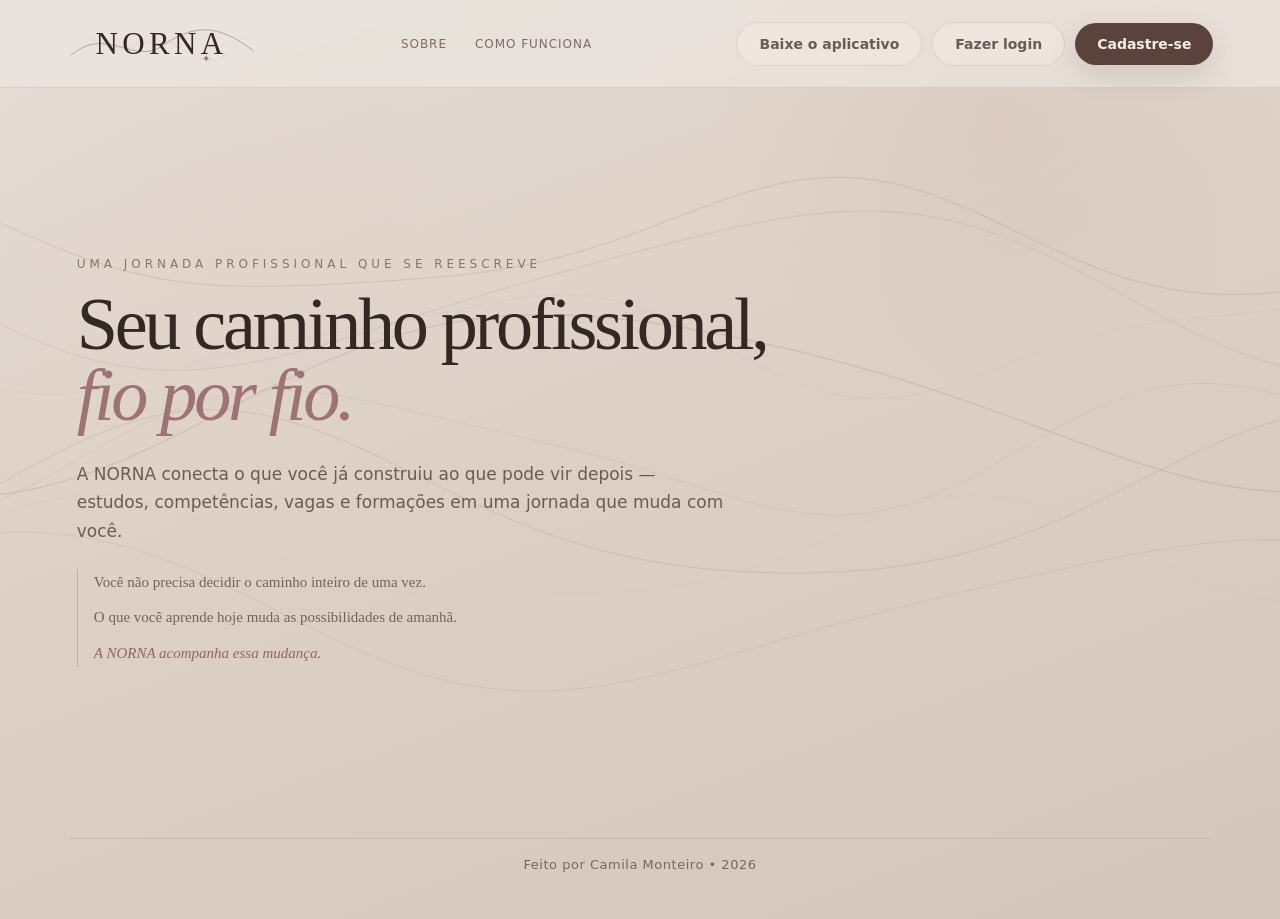
==== index.html @ d5f57fbb "Refresh NORNA frontend assets" ====
<!doctype html>
<html lang="pt-BR">
<head>
  <meta charset="utf-8">
  <meta name="viewport" content="width=device-width,initial-scale=1">
  <meta name="theme-color" content="#d9ccc2">
  <meta name="apple-mobile-web-app-capable" content="yes">
  <title>NORNA — Seu caminho, fio por fio</title>
  <link rel="manifest" href="manifest.webmanifest">
  <link rel="icon" href="assets/icon-192.png">
  <link rel="stylesheet" href="landing.css?v=20260930d">
</head>
<body class="public-page home-page">
  <canvas id="threadCanvas" aria-hidden="true"></canvas>

  <header class="public-nav">
    <a href="index.html" class="brand-link" aria-label="NORNA — página inicial">
      <div class="norna-wordmark" aria-label="NORNA">
        <span class="mark-text">NORNA</span>
        <svg viewBox="0 0 310 78" aria-hidden="true">
          <path d="M18 53 C72 6,111 70,157 38 S239 5,292 46"/>
          <path class="thread-faint" d="M44 24 C96 67,130 10,181 41 S248 65,276 25"/>
        </svg>
      </div>
    </a>

    <nav class="public-links" aria-label="Navegação pública">
      <a href="sobre.html">Sobre</a>
      <a href="como-funciona.html">Como funciona</a>
    </nav>

    <div class="public-actions">
      <a href="aplicativo.html" class="nav-link">Baixe o aplicativo</a>
      <a href="acesso.html?mode=login" class="nav-link">Fazer login</a>
      <a href="acesso.html?mode=register" class="nav-cta">Cadastre-se</a>
    </div>
  </header>

  <main class="home-landing-clean">
    <section class="home-hero-clean">
      <div class="home-copy-clean">
        <p class="overline">UMA JORNADA PROFISSIONAL QUE SE REESCREVE</p>
        <h1>Seu caminho profissional,<br><em>fio por fio.</em></h1>
        <p class="hero-text">A NORNA conecta o que você já construiu ao que pode vir depois — estudos, competências, vagas e formações em uma jornada que muda com você.</p>

        <div class="hero-lines-copy" aria-label="Manifesto da NORNA">
          <p>Você não precisa decidir o caminho inteiro de uma vez.</p>
          <p>O que você aprende hoje muda as possibilidades de amanhã.</p>
          <p class="signature-line">A NORNA acompanha essa mudança.</p>
        </div>
      </div>
    </section>
  </main>

  <footer class="site-footer home-footer-clean">
    <p>Feito por Camila Monteiro • 2026</p>
  </footer>

  <script src="public.js?v=20260930d"></script>
  <script>if("serviceWorker" in navigator && !["localhost","127.0.0.1"].includes(location.hostname)){navigator.serviceWorker.register("service-worker.js").catch(()=>{});}</script>
</body>
</html>
---- landing.css ----
*{box-sizing:border-box;margin:0;padding:0}
:root{
  --ink:#342825;
  --ink-soft:#6c5a54;
  --taupe:#907f78;
  --rose:#9d7376;
  --rose-soft:#c5a79a;
  --rose-pale:#e6d7cf;
  --wine:#684d49;
  --sand:#d7c7bc;
  --sand-2:#dfd1c7;
  --paper:#eee5de;
  --paper-2:#f3ece7;
  --line:rgba(89,68,61,.12);
  --shadow:0 22px 60px rgba(79,60,54,.10);
  --radius:28px;
}
html{scroll-behavior:smooth}
body{
  min-height:100vh;
  background:
    radial-gradient(circle at 78% 12%,rgba(190,148,136,.12),transparent 22%),
    radial-gradient(circle at 18% 28%,rgba(225,207,197,.20),transparent 24%),
    linear-gradient(160deg,#e6ddd6 0%,#ddd0c6 45%,#d5c6bb 100%);
  color:var(--ink);
  font-family:Inter,"Segoe UI",system-ui,sans-serif;
  overflow-x:hidden;
}
button,input{font:inherit}
button{cursor:pointer}
a{text-decoration:none;color:inherit}
#threadCanvas{position:fixed;inset:0;width:100%;height:100%;pointer-events:none;opacity:.40;z-index:0}

.public-nav{
  position:sticky;top:0;z-index:30;
  height:88px;display:flex;align-items:center;justify-content:space-between;
  padding:0 5.2vw;
  border-bottom:1px solid var(--line);
  backdrop-filter:blur(12px);
  background:rgba(236,229,223,.72);
}
.brand-link{display:inline-flex;align-items:center}
.public-links{display:flex;gap:28px;align-items:center}
.public-links a{font-size:12px;letter-spacing:.08em;text-transform:uppercase;color:#7e6b64}
.public-links a:hover{color:var(--wine)}
.public-actions{display:flex;gap:10px;align-items:center}
.nav-link,.nav-cta,.primary-big,.ghost-big,.thread-button,.install-cta,.link-button{
  border-radius:999px;padding:13px 22px;font-size:14px;font-weight:700;transition:.22s ease;
}
.nav-link{
  border:1px solid rgba(93,72,66,.12);
  background:rgba(244,236,230,.50);color:var(--ink-soft);
}
.nav-link:hover{background:rgba(255,255,255,.52);color:var(--ink)}
.nav-cta,.primary-big{
  border:0;background:#5a433d;color:#f7eee8;
  box-shadow:0 10px 28px rgba(83,61,55,.16);
}
.nav-cta:hover,.primary-big:hover{transform:translateY(-1px);background:#503a35}
.ghost-big,.link-button{
  border:1px solid rgba(94,71,65,.18);background:rgba(244,237,231,.36);color:var(--ink);
}
.ghost-big:hover,.link-button:hover{background:rgba(255,255,255,.46)}

.norna-wordmark{
  width:190px;height:62px;position:relative;display:inline-flex;align-items:center;justify-content:center;
}
.mark-text{
  position:relative;z-index:2;
  font-family:"Iowan Old Style",Baskerville,Georgia,serif;
  font-size:31px;letter-spacing:.14em;color:var(--ink);line-height:1;
}
.mark-text::before{
  content:"✦";position:absolute;right:1.37em;bottom:-.52em;font-size:.32em;color:#9b7670;line-height:1;
}
.norna-wordmark svg{position:absolute;inset:2px -8px -2px -8px;width:calc(100% + 16px);height:100%;overflow:visible}
.norna-wordmark path{fill:none;stroke:var(--wine);stroke-width:1.1;stroke-linecap:round;opacity:.56}
.norna-wordmark .thread-faint{stroke:var(--rose-soft);stroke-width:.74;opacity:.34}

.landing{position:relative;z-index:2}
.hero{
  min-height:calc(100vh - 88px);
  display:grid;grid-template-columns:minmax(0,1fr) minmax(0,1fr);
  align-items:center;gap:40px;
  padding:6vh 6vw 4vh;
}
.hero-copy{max-width:690px}
.overline{font-size:12px;letter-spacing:.33em;color:#8d736c;margin-bottom:18px;text-transform:uppercase}
.hero h1{
  font-family:"Iowan Old Style",Baskerville,Georgia,serif;
  font-size:clamp(74px,8.2vw,118px);font-weight:500;line-height:.92;letter-spacing:-.05em;
}
.hero h1 em{font-style:italic;font-weight:400;color:var(--rose)}
.hero-text{max-width:630px;margin-top:28px;color:var(--ink-soft);font-size:18px;line-height:1.72}
.hero-buttons{display:flex;gap:16px;flex-wrap:wrap;margin-top:38px}
.hero-art{
  position:relative;min-height:640px;border-radius:34px;
  background:linear-gradient(180deg,rgba(247,241,236,.34),rgba(239,230,223,.18));
  overflow:hidden;display:flex;align-items:center;justify-content:center;
}
.thread-veil{
  position:absolute;border-radius:50%;filter:blur(8px);pointer-events:none;
}
.veil-1{width:380px;height:380px;background:radial-gradient(circle,rgba(198,160,147,.22),transparent 64%);left:18%;top:12%}
.veil-2{width:320px;height:320px;background:radial-gradient(circle,rgba(126,96,96,.16),transparent 68%);right:18%;top:18%}
.veil-3{width:420px;height:420px;background:radial-gradient(circle,rgba(236,218,208,.44),transparent 70%);right:4%;bottom:-8%}
.hero-threads{position:absolute;inset:3% 4% 10% 4%;width:92%;height:86%;overflow:visible}
.thread-layer{
  fill:none;stroke-linecap:round;stroke-width:1.55;
  animation:threadPulse 11s ease-in-out infinite, threadShift 16s ease-in-out infinite;
}
.t1,.t4,.t7,.t10{stroke:url(#threadGradientA)}
.t2,.t3,.t5,.t6,.t8,.t9{stroke:url(#threadGradientB)}
.t2{stroke-width:2.2;animation-delay:-1s}
.t3{stroke-width:1.35;animation-delay:-2.4s}
.t4{stroke-width:1.7;animation-delay:-3.2s}
.t5{stroke-width:1.15;animation-delay:-1.7s}
.t6{stroke-width:1.85;animation-delay:-2.1s}
.t7{stroke-width:1.05;animation-delay:-4s}
.t8{stroke-width:1.25;animation-delay:-2.8s}
.t9{stroke-width:2;animation-delay:-.8s}
.t10{stroke-width:1.4;animation-delay:-5s}
.thread-dust circle{
  fill:#9f7672;opacity:.7;animation:dustFloat 10s ease-in-out infinite;
}
.thread-dust circle:nth-child(2){animation-delay:-1.2s}
.thread-dust circle:nth-child(3){animation-delay:-2.4s}
.thread-dust circle:nth-child(4){animation-delay:-.6s}
.thread-dust circle:nth-child(5){animation-delay:-3.1s}
.thread-dust circle:nth-child(6){animation-delay:-1.8s}
.thread-dust circle:nth-child(7){animation-delay:-4s}
.hero-wordmark{
  position:absolute;right:7%;bottom:10%;z-index:4;text-align:center;padding:18px 24px;
  background:rgba(247,241,236,.12);backdrop-filter:blur(3px);border-radius:26px;
}
.hero-wordmark .norna-wordmark{width:min(34vw,360px);height:88px}
.hero-wordmark .mark-text{font-size:clamp(44px,5vw,72px)}
.hero-wordmark p{
  margin-top:8px;color:#7d6861;font-size:12px;letter-spacing:.26em;text-transform:uppercase;
}

.living-thread,.about-norna,.app-section{
  margin:0 5.5vw 5vh;
}
.living-thread,.about-card,.app-card,.app-copy{
  background:rgba(243,236,231,.52);
  border:1px solid rgba(91,66,59,.09);
  box-shadow:var(--shadow);
}
.living-thread{
  padding:36px 34px;border-radius:30px;position:relative;overflow:hidden;
}
.living-thread::before{
  content:"";position:absolute;left:4%;right:4%;top:124px;height:1px;background:linear-gradient(90deg,transparent,rgba(164,127,117,.35),transparent);
}
.section-header{display:flex;justify-content:space-between;gap:24px;align-items:flex-end;flex-wrap:wrap}
.section-kicker{font-size:10px;letter-spacing:.30em;color:#8b6960;text-transform:uppercase}
.living-thread h2,.about-main h2,.app-copy h2{
  font-family:"Iowan Old Style",Baskerville,Georgia,serif;
  font-size:clamp(34px,4vw,60px);font-weight:500;line-height:1.03;margin-top:12px;
}
.thread-sequence{
  display:grid;grid-template-columns:repeat(5,minmax(0,1fr));gap:18px;align-items:stretch;margin-top:36px;
}
.sequence-item{
  position:relative;padding:24px 18px 20px;border-radius:24px;background:rgba(255,251,248,.48);border:1px solid rgba(101,75,69,.08);
}
.sequence-index{
  display:inline-flex;align-items:center;justify-content:center;width:40px;height:40px;border-radius:50%;
  background:rgba(161,121,117,.12);border:1px solid rgba(156,117,110,.18);color:#8a6662;font-size:12px;font-weight:700;margin-bottom:18px;
}
.sequence-item strong{display:block;font-size:18px;font-family:"Iowan Old Style",Baskerville,Georgia,serif;font-weight:600;color:var(--ink);line-height:1.2}
.sequence-item small{display:block;margin-top:10px;color:#73635c;font-size:13px;line-height:1.5}
.sequence-line{display:none}

.about-norna{display:grid;grid-template-columns:1.25fr .95fr;gap:22px;align-items:start}
.about-main{padding:36px 34px;border-radius:30px}
.about-main h2 em{font-style:italic;color:var(--rose);font-weight:400}
.about-main p:last-child{margin-top:18px;color:#6d5b54;font-size:16px;line-height:1.76;max-width:840px}
.about-grid{display:grid;gap:22px}
.about-card{padding:30px;border-radius:26px}
.about-card h3{font-family:"Iowan Old Style",Baskerville,Georgia,serif;font-size:28px;font-weight:500;margin-bottom:12px}
.about-card p{color:#6d5b54;font-size:15px;line-height:1.72}

.app-section{display:grid;grid-template-columns:1.12fr .88fr;gap:22px;align-items:stretch}
.app-copy,.app-card{padding:34px;border-radius:30px}
.app-copy>p:not(.section-kicker):not(.app-note){margin-top:16px;color:#6d5b54;font-size:16px;line-height:1.75}
.app-note,.app-mini-note{margin-top:16px;color:#7f6d66;font-size:14px;line-height:1.7}
.app-buttons{display:flex;gap:14px;flex-wrap:wrap;margin-top:28px}
.app-card h3{font-family:"Iowan Old Style",Baskerville,Georgia,serif;font-size:30px;font-weight:500;margin-bottom:16px}
.app-card ol{padding-left:20px;color:#665751;line-height:1.8;font-size:15px}
.app-card li+li{margin-top:8px}

.site-footer{
  margin:0 5.5vw 4.5vh;padding:18px 0 6px;border-top:1px solid rgba(96,74,68,.12);position:relative;z-index:2;
}
.site-footer p{text-align:center;color:#7a6660;font-size:13px;letter-spacing:.04em}

.auth-overlay{position:fixed;inset:0;z-index:100;background:rgba(60,48,44,.34);backdrop-filter:blur(12px);display:none;align-items:center;justify-content:center;padding:18px}
.auth-overlay.open{display:flex}
.auth-card{width:min(460px,100%);background:#e2d6cd;border:1px solid rgba(95,70,63,.14);border-radius:22px;padding:28px;position:relative;box-shadow:0 35px 100px rgba(55,40,35,.22);color:var(--ink)}
.auth-close{position:absolute;right:16px;top:13px;border:0;background:transparent;color:#8f7d73;font-size:25px}
.auth-brand{display:flex;justify-content:center;margin-bottom:20px}
.auth-brand .mark-text{font-size:31px}
.auth-form h2{font-family:"Iowan Old Style",Baskerville,Georgia,serif;font-size:28px;font-weight:500;margin-bottom:6px}
.auth-form>p{color:#6f6058;font-size:12px;line-height:1.5;margin-bottom:18px}
.auth-form label{display:block;color:#6b5b54;font-size:11px;margin-top:12px}
.auth-form input{display:block;width:100%;margin-top:6px;border:1px solid rgba(88,64,57,.15);background:#eee4dc;color:var(--ink);border-radius:10px;padding:11px 12px;outline:none}
.auth-form input:focus{border-color:#9b6a66}
.auth-form>button[type=submit]{width:100%;margin-top:17px;border:0;border-radius:10px;padding:11px;background:#7d5757;color:#f6ebe2;font-weight:700;font-size:11px}
.form-link{border:0;background:transparent;color:#825b58;font-size:10px;margin-top:12px}
.switch{text-align:center!important;margin-top:18px!important;margin-bottom:0!important}
.switch button{border:0;background:transparent;color:#825b58;font-size:inherit}
.auth-message{border:1px solid rgba(153,100,95,.22);background:rgba(153,100,95,.08);padding:10px 12px;border-radius:10px;color:#694f4b;font-size:10px;line-height:1.5;margin-bottom:14px}
.hidden{display:none!important}

@keyframes threadPulse{0%,100%{opacity:.72}50%{opacity:1}}
@keyframes threadShift{0%,100%{transform:translateY(0) scale(1)}50%{transform:translateY(-8px) scale(1.012)}}
@keyframes dustFloat{0%,100%{transform:translateY(0) scale(1)}50%{transform:translateY(-8px) scale(1.15)}}

@media(max-width:1200px){
  .thread-sequence{grid-template-columns:repeat(3,minmax(0,1fr))}
  .about-norna,.app-section{grid-template-columns:1fr}
}

@media(max-width:900px){
  .public-nav{padding:0 18px;height:auto;min-height:88px;flex-wrap:wrap;gap:12px;padding-top:12px;padding-bottom:12px}
  .public-links{order:3;width:100%;justify-content:center;gap:18px}
  .public-actions{margin-left:auto}
  .norna-wordmark{width:146px;height:50px}
  .mark-text{font-size:24px}
  .hero{grid-template-columns:1fr;padding:5vh 20px 3vh}
  .hero-copy{max-width:unset}
  .hero-art{min-height:420px;order:-1}
  .hero h1{font-size:clamp(56px,16vw,90px)}
  .hero-wordmark{right:4%;left:4%;bottom:6%;padding:14px 10px}
  .hero-wordmark .norna-wordmark{width:min(78vw,350px);height:72px}
  .hero-wordmark .mark-text{font-size:clamp(34px,10vw,58px)}
  .hero-buttons{gap:12px}
  .primary-big,.ghost-big,.nav-link,.nav-cta,.link-button{width:100%;justify-content:center;text-align:center}
  .living-thread,.about-norna,.app-section{margin-left:16px;margin-right:16px}
  .living-thread,.about-main,.about-card,.app-copy,.app-card{padding:26px 22px}
  .thread-sequence{grid-template-columns:1fr;margin-top:28px}
  .section-header{align-items:flex-start}
  .site-footer{margin-left:16px;margin-right:16px}
}

@media(max-width:620px){
  .public-actions{width:100%;display:grid;grid-template-columns:1fr 1fr;gap:10px}
  .public-actions .nav-cta{grid-column:1/-1}
  .hero-text{font-size:16px}
  .app-buttons{display:grid;grid-template-columns:1fr}
}

/* ===== PUBLIC NAVIGATION REFINEMENT ===== */
.public-links .active{color:var(--wine);font-weight:700}
.active-button{background:rgba(255,255,255,.35)}

/* Homepage is intentionally cleaner: no boxed hero artwork, no CTA duplication. */
.home-landing{min-height:calc(100vh - 88px);display:flex;flex-direction:column}
.hero-clean{min-height:auto;flex:1;padding-top:8vh;padding-bottom:4vh}
.hero-clean .hero-copy{position:relative;z-index:3}
.hero-clean .hero-text{max-width:670px}
.hero-air{position:relative;min-height:510px;display:flex;align-items:flex-end;justify-content:flex-end}
.floating-wordmark{position:relative;z-index:2;margin:0 7% 8% 0;text-align:center;opacity:.92}
.large-mark{width:330px;height:100px}
.large-mark .mark-text{font-size:54px}
.floating-wordmark>span{display:block;margin-top:5px;font-size:9px;letter-spacing:.26em;text-transform:uppercase;color:#806c66}
.hero-lines-copy{margin-top:36px;border-left:1px solid rgba(119,87,82,.28);padding-left:20px;display:grid;gap:8px;max-width:620px}
.hero-lines-copy p{font-family:"Iowan Old Style",Baskerville,Georgia,serif;color:#75635d;font-size:16px;line-height:1.45}
.hero-lines-copy .signature-line{color:#8f6769;font-style:italic}

.home-flow{margin:0 6vw 5vh;padding:22px 28px;border-top:1px solid rgba(90,68,61,.12);border-bottom:1px solid rgba(90,68,61,.12);display:flex;align-items:center;justify-content:space-between;gap:12px;position:relative;z-index:3;background:rgba(239,230,223,.22);backdrop-filter:blur(5px)}
.flow-item{display:grid;gap:3px;min-width:0}.flow-item span{font-size:9px;color:#9b7e74;letter-spacing:.16em}.flow-item strong{font-family:"Iowan Old Style",Baskerville,Georgia,serif;font-size:14px;font-weight:500;color:#5f4d48;white-space:nowrap}.home-flow i{height:1px;flex:1;max-width:56px;background:linear-gradient(90deg,rgba(142,100,97,.18),rgba(142,100,97,.56),rgba(142,100,97,.18));position:relative}.home-flow i:after{content:"";width:5px;height:5px;border-radius:50%;background:#a87b73;position:absolute;left:50%;top:-2px}
.home-footer{margin-top:auto}

/* Separate public pages */
.editorial-page{position:relative;z-index:2;max-width:1420px;margin:0 auto;padding:9vh 6vw 5vh;min-height:calc(100vh - 160px)}
.editorial-hero{max-width:1120px;margin-bottom:7vh}.editorial-hero.narrow{max-width:980px}.editorial-hero h1{font-family:"Iowan Old Style",Baskerville,Georgia,serif;font-weight:500;font-size:clamp(58px,7vw,104px);line-height:.95;letter-spacing:-.05em}.editorial-hero h1 em{font-weight:400;color:var(--rose);font-style:italic}.editorial-lead{max-width:820px;margin-top:28px;color:#695952;font-family:"Iowan Old Style",Baskerville,Georgia,serif;font-size:21px;line-height:1.6}
.editorial-grid{display:grid;grid-template-columns:1fr 1fr;gap:22px}.editorial-card{background:rgba(244,236,230,.48);border:1px solid rgba(91,66,59,.10);border-radius:28px;padding:30px;box-shadow:var(--shadow);backdrop-filter:blur(8px)}.editorial-card.wide{grid-column:1/-1}.card-number{font-size:10px;letter-spacing:.18em;color:#a67b72}.editorial-card h2{margin-top:14px;font-family:"Iowan Old Style",Baskerville,Georgia,serif;font-size:32px;font-weight:500}.editorial-card p{margin-top:12px;color:#6c5b54;font-size:15px;line-height:1.72}.quote-card p{font-family:"Iowan Old Style",Baskerville,Georgia,serif;font-size:clamp(28px,3.5vw,50px);line-height:1.15;color:#76585a;font-style:italic;margin:0}
.process-list{display:grid;gap:0;border-top:1px solid rgba(94,71,65,.14)}.process-list article{display:grid;grid-template-columns:90px 1fr;gap:28px;padding:30px 0;border-bottom:1px solid rgba(94,71,65,.14)}.process-list article>span{font-family:"Iowan Old Style",Baskerville,Georgia,serif;font-size:36px;color:#a47d73}.process-list h2{font-family:"Iowan Old Style",Baskerville,Georgia,serif;font-size:32px;font-weight:500}.process-list p{margin-top:8px;max-width:760px;color:#6e5e57;font-size:15px;line-height:1.65}
.app-download-page .app-install-main{margin-top:32px}.app-explanation-grid{display:grid;grid-template-columns:1fr 1fr;gap:22px}

/* PWA launch screen: no public landing, only authentication. */
.app-auth-page{min-height:100vh;overflow:hidden}.mobile-auth-shell{min-height:100vh;display:grid;place-items:center;padding:24px;position:relative;z-index:3}.mobile-auth-card{width:min(470px,100%);background:rgba(231,220,211,.78);border:1px solid rgba(93,70,63,.13);border-radius:30px;padding:30px;box-shadow:0 28px 90px rgba(69,49,43,.14);backdrop-filter:blur(12px)}.mobile-brand{margin-bottom:4px}.mobile-brand .norna-wordmark{width:210px;height:70px}.mobile-brand .mark-text{font-size:36px}.mobile-subtitle{text-align:center;font-family:"Iowan Old Style",Baskerville,Georgia,serif;color:#876b65;font-style:italic;margin-bottom:24px}.mobile-auth-container{display:block}.app-auth-page .auth-form h2{text-align:center;font-size:30px}.app-auth-page .auth-form>p{text-align:center}

@media(max-width:1080px){.public-links{display:none}.home-flow{overflow-x:auto;justify-content:flex-start}.flow-item{min-width:max-content}.home-flow i{min-width:36px}.editorial-grid,.app-explanation-grid{grid-template-columns:1fr}.editorial-card.wide{grid-column:auto}}
@media(max-width:900px){.hero-clean{padding-top:4vh}.hero-air{min-height:320px;order:-1}.floating-wordmark{margin:0 auto 5%}.large-mark{width:min(72vw,330px)}.home-flow{margin-left:16px;margin-right:16px}.editorial-page{padding-left:22px;padding-right:22px}.editorial-lead{font-size:18px}.process-list article{grid-template-columns:56px 1fr;gap:14px}.process-list article>span{font-size:26px}}

/* ===== HOME CLEAN FIX ===== */
.home-page{
  min-height:100vh;
  display:flex;
  flex-direction:column;
  background:linear-gradient(155deg,#e8dfd8 0%,#ded1c7 52%,#d7c8bd 100%);
}
.home-page #threadCanvas{opacity:.92;z-index:0}
.home-page .public-nav{position:relative;z-index:5}
.home-landing-clean{
  flex:1;
  position:relative;
  z-index:2;
  display:flex;
  align-items:center;
  min-height:calc(100vh - 150px);
}
.home-hero-clean{
  width:100%;
  min-height:610px;
  display:flex;
  align-items:center;
  padding:64px 6vw 56px;
}
.home-copy-clean{
  width:min(760px,58vw);
  padding:14px 0 24px;
  position:relative;
  z-index:3;
}
.home-copy-clean h1{
  max-width:760px;
  margin:0;
  font-family:"Iowan Old Style",Baskerville,Georgia,serif;
  font-size:clamp(58px,5.8vw,92px);
  line-height:.96;
  letter-spacing:-.045em;
  font-weight:500;
  color:#342825;
}
.home-copy-clean h1 em{
  color:#9d7376;
  font-style:italic;
  font-weight:400;
}
.home-copy-clean .hero-text{
  max-width:650px;
  margin-top:28px;
  color:#6b5b55;
  font-size:17px;
  line-height:1.68;
}
.home-copy-clean .hero-lines-copy{
  margin-top:24px;
  padding-left:16px;
  border-left:1px solid rgba(113,82,74,.28);
  font-family:"Iowan Old Style",Baskerville,Georgia,serif;
  color:#695852;
}
.home-copy-clean .hero-lines-copy p{
  font-size:15px;
  line-height:1.55;
  margin:2px 0;
}
.home-copy-clean .signature-line{
  color:#8f6668;
  font-style:italic;
}
.home-footer-clean{
  position:relative;
  z-index:3;
  margin-top:auto;
}

/* Background threads: full-screen, no dots, visibly travelling from side to side. */
#threadCanvas{
  position:fixed;
  inset:0;
  width:100%;
  height:100%;
  pointer-events:none;
  z-index:0;
}

/* Dedicated access page */
.access-page{
  min-height:100vh;
  background:linear-gradient(155deg,#e8dfd8,#d8c9be);
}
.access-shell{
  min-height:100dvh;
  display:flex;
  flex-direction:column;
  align-items:center;
  justify-content:flex-start;
  position:relative;
  z-index:2;
  padding:22px 18px 18px;
  overflow-y:auto;
}
.access-logo{
  margin:0 0 12px;
  flex:0 0 auto;
}
.access-logo .norna-wordmark{
  width:190px;
}
.access-card{
  width:min(470px,100%);
  border-radius:28px;
  padding:24px 30px 22px;
  background:rgba(239,229,222,.83);
  border:1px solid rgba(90,65,59,.12);
  backdrop-filter:blur(16px);
  box-shadow:0 30px 90px rgba(73,52,46,.15);
}
.access-card .auth-form h2{
  font-size:31px;
  margin-bottom:4px;
}
.access-card .auth-form>p{
  margin-bottom:12px;
}
.access-card .auth-form label{
  margin-top:9px;
}
.access-card .auth-form>button[type=submit]{
  margin-top:13px;
}
.access-card .switch{
  margin-top:13px!important;
}
.form-kicker{
  margin:0 0 8px!important;
  font-size:9px!important;
  letter-spacing:.26em;
  color:#956f69!important;
}
.back-home{
  margin:14px 0 4px;
  color:#735f58;
  font-size:12px;
  line-height:1.3;
  flex:0 0 auto;
  text-decoration:none;
}
.back-home:hover{
  color:#5f4944;
  text-decoration:underline;
}

@media(max-width:900px){
  .home-hero-clean{min-height:auto;padding:58px 24px 48px}
  .home-copy-clean{width:min(100%,720px)}
  .home-copy-clean h1{font-size:clamp(52px,12vw,76px)}
  .home-copy-clean .hero-text{font-size:15px}
}

@media(max-width:620px){
  .home-copy-clean h1{font-size:48px;line-height:.98}
  .home-copy-clean h1 br{display:none}
  .home-copy-clean .hero-text{font-size:14px}
  .home-copy-clean .hero-lines-copy p{font-size:13px}
  .access-card{padding:20px 20px 18px}
  .access-shell{padding-top:16px;padding-bottom:14px}
  .access-logo{margin-bottom:8px}
}

/* Local-file warning for authentication: backend features require the launcher. */
.access-card .auth-message:not(.hidden){
  margin:0 0 16px;
  padding:13px 15px;
  border-radius:12px;
  border:1px solid rgba(139,94,97,.20);
  background:rgba(139,94,97,.08);
  color:#654c49;
  font-size:12px;
  line-height:1.55;
}
.access-card .auth-message a{color:#8b5e61;text-decoration:none}

/* Ambiente local e acesso usam a mesma paleta clara da landing. */
:root{color-scheme:light;}
.access-page,.app-auth-page{color-scheme:light!important;background:linear-gradient(155deg,#e8dfd8,#d8c9be)!important;color:#342825!important;}
.access-page input,.app-auth-page input{color-scheme:light!important;background:#eee4dc!important;color:#342825!important;}


/* NORNA palette lock — staging visual aprovado */
:root{
  --ink:#342825!important;
  --ink-soft:#6c5a54!important;
  --taupe:#907f78!important;
  --rose:#9d7376!important;
  --rose-soft:#c5a79a!important;
  --rose-pale:#e6d7cf!important;
  --wine:#684d49!important;
  --sand:#d7c7bc!important;
  --sand-2:#dfd1c7!important;
  --paper:#eee5de!important;
  --paper-2:#f3ece7!important;
}
html,body,.access-page,.app-auth-page{
  color-scheme:light!important;
  background:
    radial-gradient(circle at 78% 12%,rgba(190,148,136,.12),transparent 22%),
    radial-gradient(circle at 18% 28%,rgba(225,207,197,.20),transparent 24%),
    linear-gradient(160deg,#e6ddd6 0%,#ddd0c6 45%,#d5c6bb 100%)!important;
  color:#342825!important;
}
.access-card,.mobile-auth-card{
  background:rgba(239,229,222,.88)!important;
  color:#342825!important;
}
.access-card input,.mobile-auth-card input{
  background:#eee4dc!important;
  color:#342825!important;
}
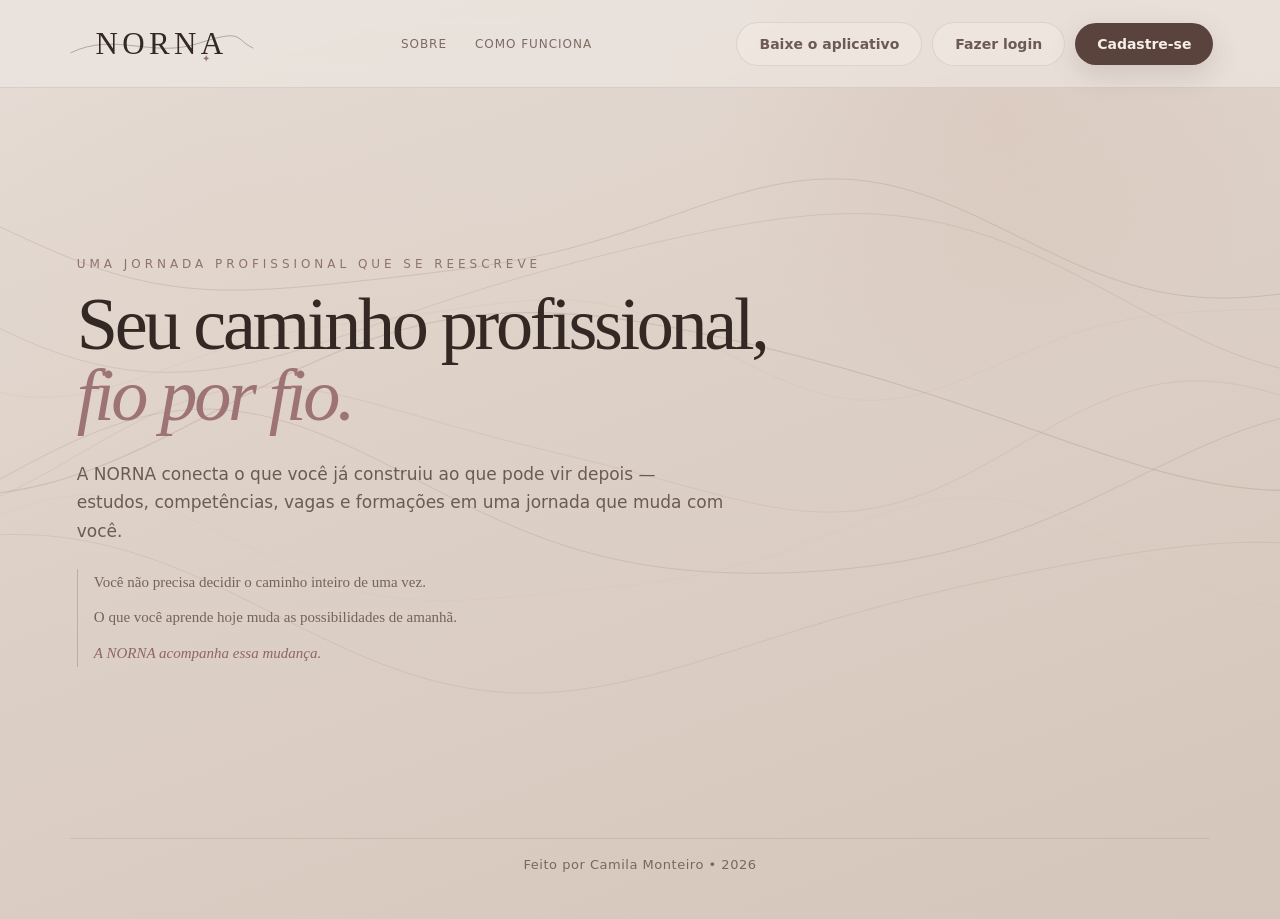
==== commit b59827d3: "Simplify NORNA logo thread" ====
--- a/index.html
+++ b/index.html
@@ -18,8 +18,7 @@
       <div class="norna-wordmark" aria-label="NORNA">
         <span class="mark-text">NORNA</span>
         <svg viewBox="0 0 310 78" aria-hidden="true">
-          <path d="M18 53 C72 6,111 70,157 38 S239 5,292 46"/>
-          <path class="thread-faint" d="M44 24 C96 67,130 10,181 41 S248 65,276 25"/>
+          <path d="M18 49 C84 17,140 58,210 35 S263 29,292 42"/>
         </svg>
       </div>
     </a>
--- a/landing.css
+++ b/landing.css
@@ -504,3 +504,19 @@
   background:#eee4dc!important;
   color:#342825!important;
 }
+
+
+/* Android APK download */
+.apk-download-button{display:inline-flex;align-items:center;justify-content:center;text-decoration:none}
+.apk-helper{max-width:560px;margin-top:14px!important;font-size:13px!important;line-height:1.6!important;color:#7c6962!important}
+.native-app-login .access-shell{justify-content:center;min-height:100dvh;padding:24px 18px}
+.native-app-login .access-logo{margin-bottom:14px}
+.native-app-login .access-card{margin:0}
+.native-app-login .back-home{display:none!important}
+@media(max-width:600px){
+  .native-app-login .access-shell{padding:16px 14px}
+  .native-app-login .access-card{width:100%;padding:22px 18px 20px;border-radius:24px}
+  .native-app-login .access-logo .norna-wordmark{width:170px}
+  .native-app-login .auth-form h2{font-size:28px}
+  .apk-download-button{width:100%}
+}
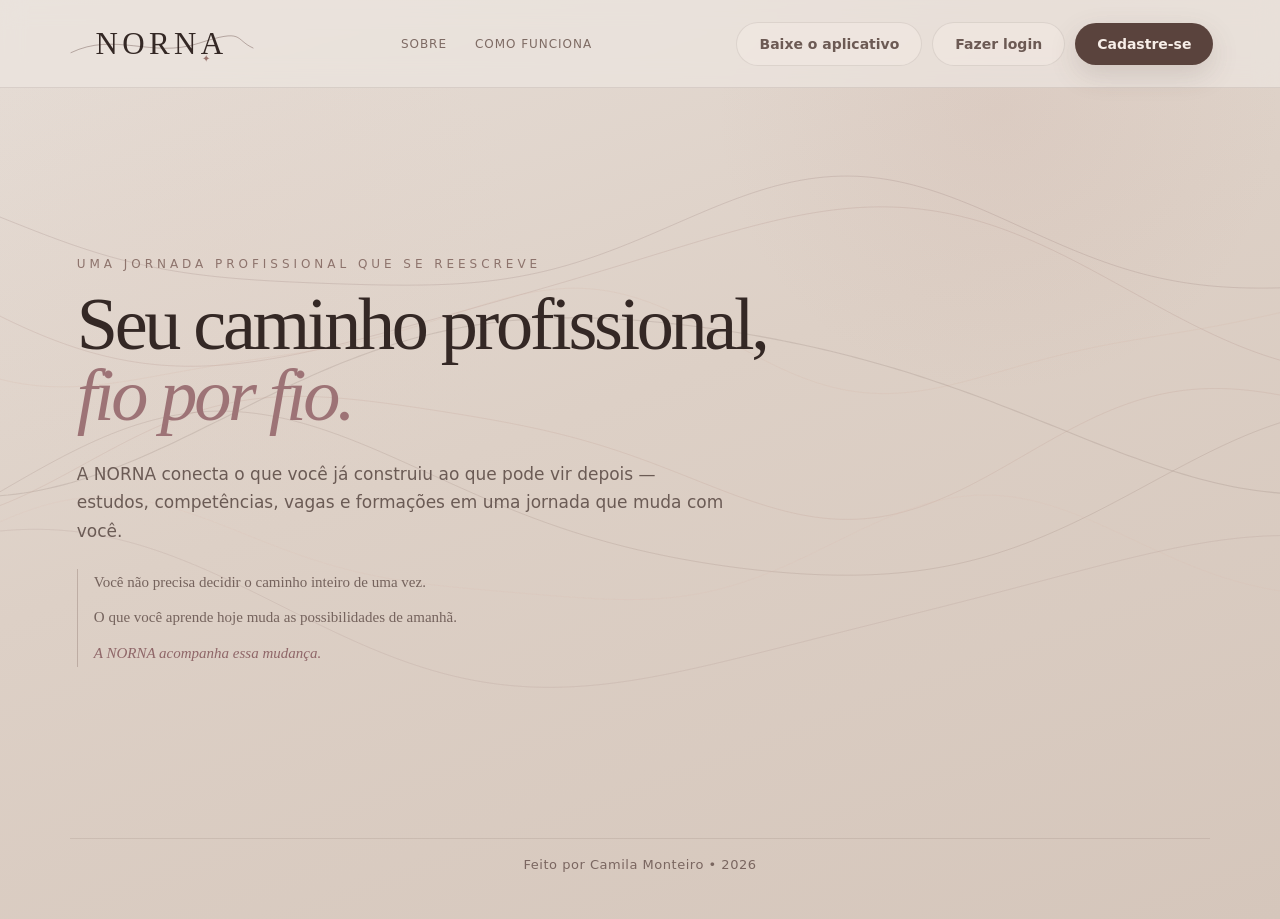
==== commit 8a1fab63: "Disable old PWA cache and refresh NORNA assets" ====
--- a/index.html
+++ b/index.html
@@ -6,9 +6,8 @@
   <meta name="theme-color" content="#d9ccc2">
   <meta name="apple-mobile-web-app-capable" content="yes">
   <title>NORNA — Seu caminho, fio por fio</title>
-  <link rel="manifest" href="manifest.webmanifest">
   <link rel="icon" href="assets/icon-192.png">
-  <link rel="stylesheet" href="landing.css?v=20260930d">
+  <link rel="stylesheet" href="landing.css?v=20261001f">
 </head>
 <body class="public-page home-page">
   <canvas id="threadCanvas" aria-hidden="true"></canvas>
@@ -55,7 +54,14 @@
     <p>Feito por Camila Monteiro • 2026</p>
   </footer>
 
-  <script src="public.js?v=20260930d"></script>
-  <script>if("serviceWorker" in navigator && !["localhost","127.0.0.1"].includes(location.hostname)){navigator.serviceWorker.register("service-worker.js").catch(()=>{});}</script>
+  <script src="public.js?v=20261001f"></script>
+  <script>
+      if("serviceWorker" in navigator){
+        navigator.serviceWorker.getRegistrations().then(rs=>rs.forEach(r=>r.unregister())).catch(()=>{});
+      }
+      if("caches" in window){
+        caches.keys().then(keys=>Promise.all(keys.filter(k=>k.startsWith("norna-")).map(k=>caches.delete(k)))).catch(()=>{});
+      }
+    </script>
 </body>
 </html>
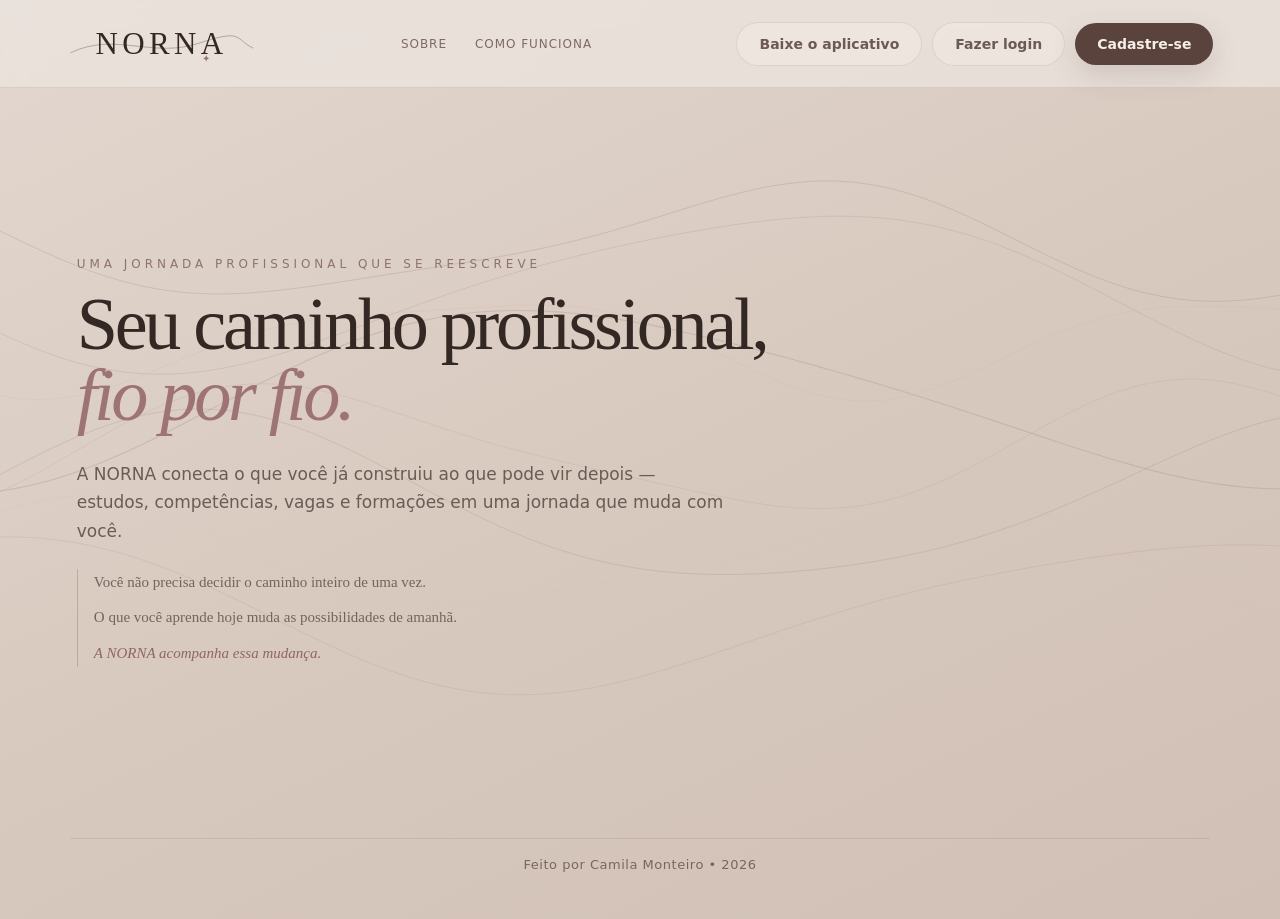
==== commit 0314b34e: "Refresh frontend after final UI fixes" ====
--- a/index.html
+++ b/index.html
@@ -7,7 +7,7 @@
   <meta name="apple-mobile-web-app-capable" content="yes">
   <title>NORNA — Seu caminho, fio por fio</title>
   <link rel="icon" href="assets/icon-192.png">
-  <link rel="stylesheet" href="landing.css?v=20261001f">
+  <link rel="stylesheet" href="landing.css?v=20261001g">
 </head>
 <body class="public-page home-page">
   <canvas id="threadCanvas" aria-hidden="true"></canvas>
@@ -54,7 +54,7 @@
     <p>Feito por Camila Monteiro • 2026</p>
   </footer>
 
-  <script src="public.js?v=20261001f"></script>
+  <script src="public.js?v=20261001g"></script>
   <script>
       if("serviceWorker" in navigator){
         navigator.serviceWorker.getRegistrations().then(rs=>rs.forEach(r=>r.unregister())).catch(()=>{});
--- a/landing.css
+++ b/landing.css
@@ -520,3 +520,19 @@
   .native-app-login .auth-form h2{font-size:28px}
   .apk-download-button{width:100%}
 }
+
+
+/* final light palette */
+html,body,.access-page,.app-auth-page{
+  color-scheme:light!important;
+  background:linear-gradient(155deg,#e2d7cf 0%,#d8c9be 52%,#d0c0b5 100%)!important;
+  color:#342a27!important;
+}
+.access-card,.mobile-auth-card{
+  background:#efe5de!important;
+  color:#342a27!important;
+}
+.access-card input,.mobile-auth-card input{
+  background:#e7dbd2!important;
+  color:#342a27!important;
+}
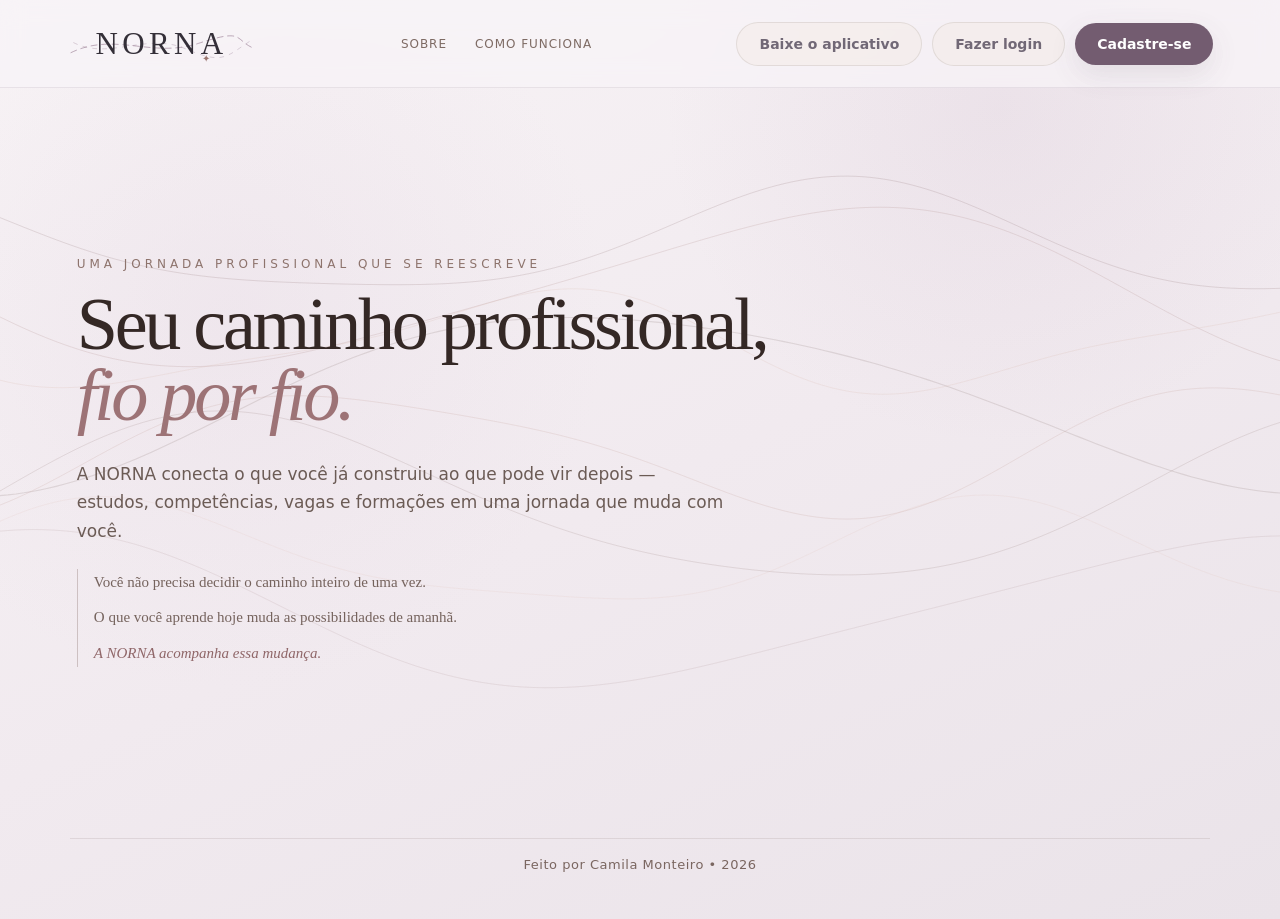
==== commit d486ddcc: "Animate NORNA logo threads across public pages" ====
--- a/index.html
+++ b/index.html
@@ -7,7 +7,7 @@
   <meta name="apple-mobile-web-app-capable" content="yes">
   <title>NORNA — Seu caminho, fio por fio</title>
   <link rel="icon" href="assets/icon-192.png">
-  <link rel="stylesheet" href="landing.css?v=20261001g">
+  <link rel="stylesheet" href="landing.css?v=20261002f">
 </head>
 <body class="public-page home-page">
   <canvas id="threadCanvas" aria-hidden="true"></canvas>
@@ -17,7 +17,7 @@
       <div class="norna-wordmark" aria-label="NORNA">
         <span class="mark-text">NORNA</span>
         <svg viewBox="0 0 310 78" aria-hidden="true">
-          <path d="M18 49 C84 17,140 58,210 35 S263 29,292 42"/>
+          <path class="logo-thread logo-thread-a" d="M18 49 C84 17,140 58,210 35 S263 29,292 42"/><path class="logo-thread logo-thread-b" d="M22 34 C76 61,132 18,190 43 S251 55,290 30"/>
         </svg>
       </div>
     </a>
@@ -54,7 +54,7 @@
     <p>Feito por Camila Monteiro • 2026</p>
   </footer>
 
-  <script src="public.js?v=20261001g"></script>
+  <script src="public.js?v=20261002f"></script>
   <script>
       if("serviceWorker" in navigator){
         navigator.serviceWorker.getRegistrations().then(rs=>rs.forEach(r=>r.unregister())).catch(()=>{});
--- a/landing.css
+++ b/landing.css
@@ -536,3 +536,129 @@
   background:#e7dbd2!important;
   color:#342a27!important;
 }
+
+
+/* Native Android login 2026-10-02 */
+.native-app-login{
+  background:linear-gradient(160deg,#eee5de,#ddd0c6)!important;
+}
+.native-app-login .access-shell{
+  min-height:100dvh;
+  justify-content:center;
+  padding:26px 18px 20px;
+}
+.native-app-login .access-logo{
+  margin-bottom:4px!important;
+}
+.native-app-login .access-logo .norna-wordmark{
+  width:200px!important;
+  height:66px;
+}
+.native-app-login .access-logo .mark-text{
+  font-size:34px;
+}
+.native-login-slogan{
+  margin:2px 0 22px;
+  color:#7b6962;
+  font-family:"Iowan Old Style",Baskerville,Georgia,serif;
+  font-size:14px;
+  font-style:italic;
+  text-align:center;
+}
+.native-login-card{
+  width:min(420px,100%)!important;
+  border-radius:28px!important;
+  padding:24px 20px 20px!important;
+  background:rgba(245,237,231,.93)!important;
+  box-shadow:0 22px 70px rgba(70,48,42,.12)!important;
+}
+.native-login-form label{
+  margin-top:12px!important;
+}
+.native-login-form>button[type=submit]{
+  min-height:46px;
+  border-radius:13px;
+  margin-top:16px!important;
+}
+.native-app-login .form-link{
+  margin-top:10px;
+}
+.native-app-login .switch{
+  margin-top:15px!important;
+}
+.native-app-login .access-footer{
+  margin-top:16px;
+  font-size:9px;
+  color:#8a756d;
+}
+
+
+/* NORNA lighter mauve public palette */
+:root{
+  --ink:#342f38!important;
+  --ink-soft:#716876!important;
+  --taupe:#928790!important;
+  --rose:#987890!important;
+  --rose-soft:#c2a5b9!important;
+  --rose-pale:#eadfe7!important;
+  --wine:#735c70!important;
+  --sand:#ece4ea!important;
+  --sand-2:#f0e9ee!important;
+  --paper:#f7f3f5!important;
+  --paper-2:#fbf8fa!important;
+  --line:rgba(90,72,92,.12)!important;
+}
+html,body,.access-page,.app-auth-page{
+  background:
+    radial-gradient(circle at 78% 12%,rgba(184,153,180,.13),transparent 26%),
+    radial-gradient(circle at 18% 34%,rgba(226,211,224,.30),transparent 31%),
+    linear-gradient(155deg,#f8f4f6 0%,#f1eaef 52%,#eae3e9 100%)!important;
+  color:#342f38!important;
+}
+.public-nav{
+  background:rgba(248,244,247,.76)!important;
+  border-bottom-color:rgba(90,72,92,.10)!important;
+}
+.nav-cta,.primary-big{
+  background:#735c70!important;
+  color:#fff!important;
+  box-shadow:0 10px 28px rgba(90,72,92,.12)!important;
+}
+.nav-cta:hover,.primary-big:hover{background:#654f62!important}
+.access-card,.mobile-auth-card,.native-login-card{
+  background:rgba(251,248,250,.92)!important;
+  color:#342f38!important;
+  border-color:rgba(90,72,92,.12)!important;
+}
+.access-card input,.mobile-auth-card input{
+  background:#f1e9ef!important;
+  color:#342f38!important;
+  border-color:rgba(90,72,92,.14)!important;
+}
+.norna-wordmark path.logo-thread{
+  fill:none;
+  stroke:#8f7189!important;
+  stroke-linecap:round;
+  transform-origin:center;
+}
+.norna-wordmark .logo-thread-a{
+  stroke-width:1.2!important;
+  opacity:.72!important;
+  stroke-dasharray:9 7;
+  animation:nornaPublicThreadA 6s ease-in-out infinite;
+}
+.norna-wordmark .logo-thread-b{
+  stroke:#c4a3ba!important;
+  stroke-width:.8!important;
+  opacity:.56!important;
+  stroke-dasharray:6 9;
+  animation:nornaPublicThreadB 7.2s ease-in-out infinite reverse;
+}
+@keyframes nornaPublicThreadA{
+  0%,100%{stroke-dashoffset:0;transform:translateY(0) rotate(0deg)}
+  50%{stroke-dashoffset:-44;transform:translateY(-2px) rotate(.8deg)}
+}
+@keyframes nornaPublicThreadB{
+  0%,100%{stroke-dashoffset:0;transform:translateY(1px) rotate(0deg)}
+  50%{stroke-dashoffset:40;transform:translateY(3px) rotate(-1deg)}
+}
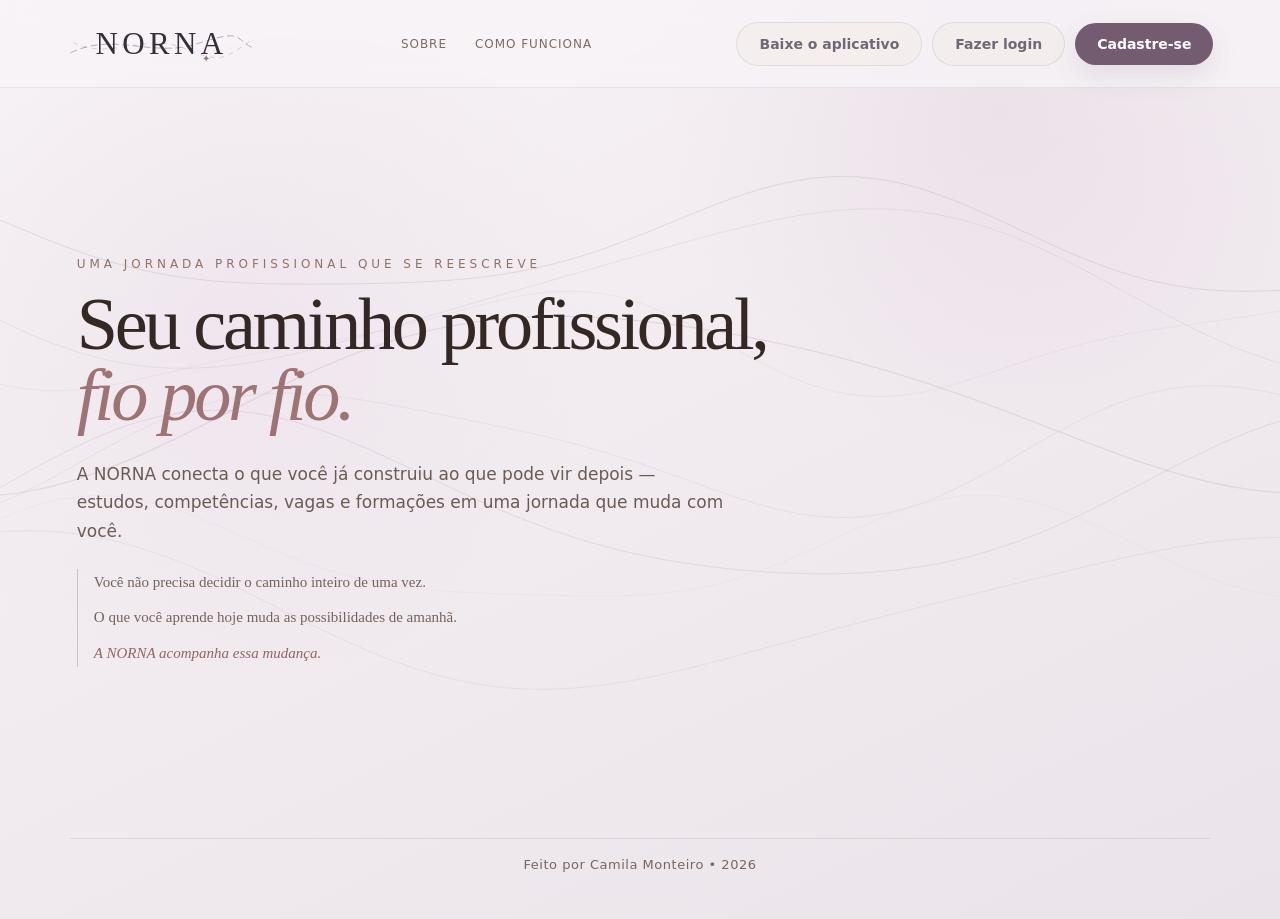
==== commit 59b14d3a: "Refresh NORNA public assets and theme" ====
--- a/index.html
+++ b/index.html
@@ -3,11 +3,11 @@
 <head>
   <meta charset="utf-8">
   <meta name="viewport" content="width=device-width,initial-scale=1">
-  <meta name="theme-color" content="#d9ccc2">
+  <meta name="theme-color" content="#f1eaef">
   <meta name="apple-mobile-web-app-capable" content="yes">
   <title>NORNA — Seu caminho, fio por fio</title>
   <link rel="icon" href="assets/icon-192.png">
-  <link rel="stylesheet" href="landing.css?v=20261002f">
+  <link rel="stylesheet" href="landing.css?v=20261002g">
 </head>
 <body class="public-page home-page">
   <canvas id="threadCanvas" aria-hidden="true"></canvas>
@@ -54,7 +54,7 @@
     <p>Feito por Camila Monteiro • 2026</p>
   </footer>
 
-  <script src="public.js?v=20261002f"></script>
+  <script src="public.js?v=20261002g"></script>
   <script>
       if("serviceWorker" in navigator){
         navigator.serviceWorker.getRegistrations().then(rs=>rs.forEach(r=>r.unregister())).catch(()=>{});
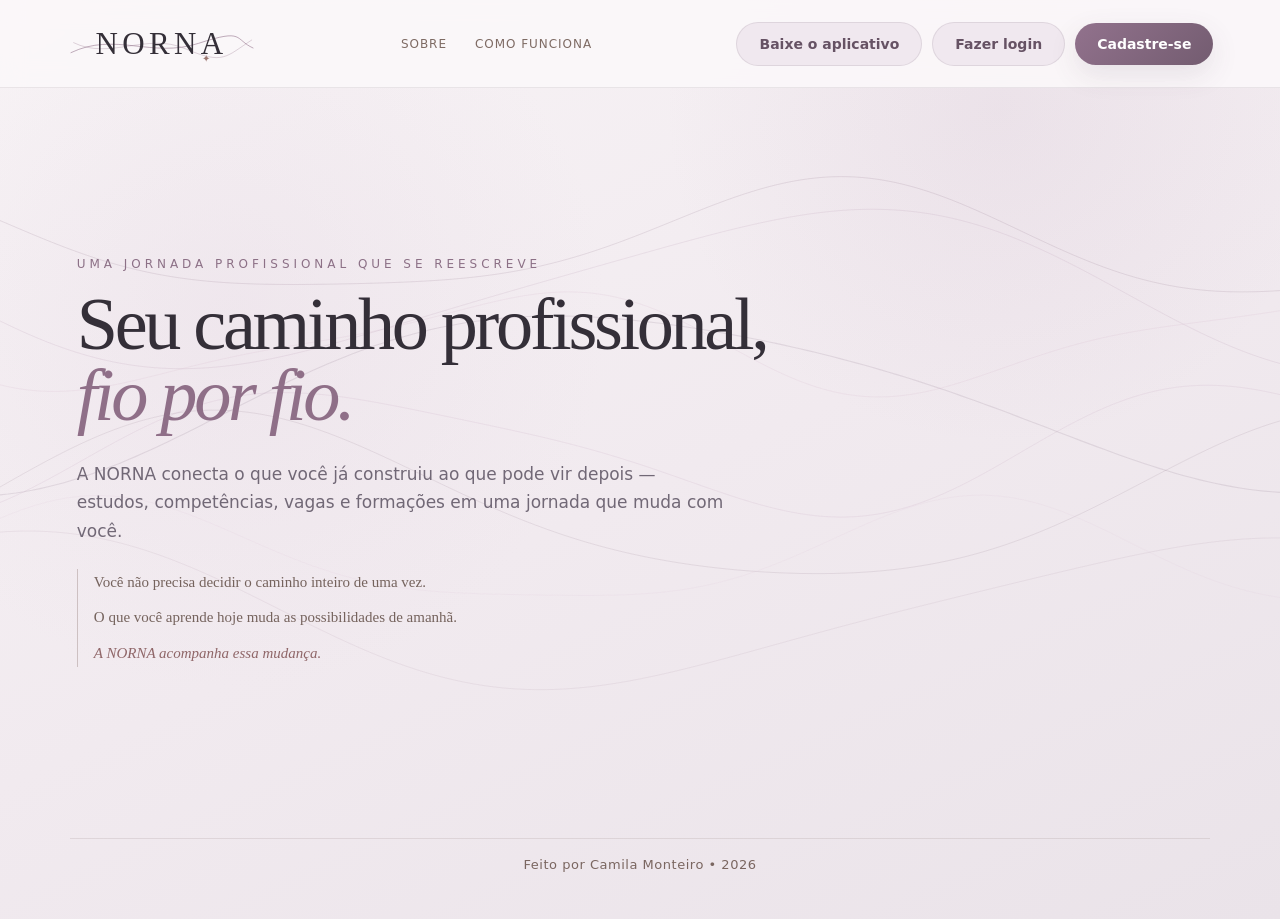
==== commit fdaf6477: "Refresh final public palette assets" ====
--- a/index.html
+++ b/index.html
@@ -7,7 +7,7 @@
   <meta name="apple-mobile-web-app-capable" content="yes">
   <title>NORNA — Seu caminho, fio por fio</title>
   <link rel="icon" href="assets/icon-192.png">
-  <link rel="stylesheet" href="landing.css?v=20261002g">
+  <link rel="stylesheet" href="landing.css?v=20261002h">
 </head>
 <body class="public-page home-page">
   <canvas id="threadCanvas" aria-hidden="true"></canvas>
@@ -54,7 +54,7 @@
     <p>Feito por Camila Monteiro • 2026</p>
   </footer>
 
-  <script src="public.js?v=20261002g"></script>
+  <script src="public.js?v=20261002h"></script>
   <script>
       if("serviceWorker" in navigator){
         navigator.serviceWorker.getRegistrations().then(rs=>rs.forEach(r=>r.unregister())).catch(()=>{});
--- a/landing.css
+++ b/landing.css
@@ -662,3 +662,118 @@
   0%,100%{stroke-dashoffset:0;transform:translateY(1px) rotate(0deg)}
   50%{stroke-dashoffset:40;transform:translateY(3px) rotate(-1deg)}
 }
+
+
+/* Final public color consistency */
+.public-nav,
+.access-card,
+.mobile-auth-card,
+.native-login-card{
+  background:rgba(251,248,250,.90)!important;
+  border-color:rgba(90,72,92,.11)!important;
+}
+.nav-link,
+.active-button,
+.ghost-big,
+.link-button{
+  background:#f0e8ef!important;
+  border-color:rgba(90,72,92,.12)!important;
+  color:#665264!important;
+}
+.nav-link:hover,
+.active-button:hover,
+.ghost-big:hover,
+.link-button:hover{
+  background:#e9dfe7!important;
+  color:#594656!important;
+}
+.nav-cta,
+.primary-big,
+.apk-download-button,
+.install-cta,
+.access-card .auth-form>button[type=submit],
+.mobile-auth-card .auth-form>button[type=submit]{
+  background:linear-gradient(135deg,#92728d,#735c70)!important;
+  color:#fff!important;
+  border:0!important;
+  box-shadow:0 10px 28px rgba(90,72,92,.12)!important;
+}
+.nav-cta:hover,
+.primary-big:hover,
+.apk-download-button:hover,
+.install-cta:hover,
+.access-card .auth-form>button[type=submit]:hover,
+.mobile-auth-card .auth-form>button[type=submit]:hover{
+  background:linear-gradient(135deg,#856781,#675064)!important;
+  color:#fff!important;
+}
+.editorial-card{
+  background:rgba(251,248,250,.82)!important;
+  border-color:rgba(90,72,92,.10)!important;
+  box-shadow:0 18px 50px rgba(76,60,77,.07)!important;
+}
+.editorial-card p,
+.process-list p,
+.editorial-lead,
+.hero-text,
+.apk-helper{
+  color:#716876!important;
+}
+.editorial-card h2,
+.process-list h2,
+.editorial-hero h1,
+.home-copy-clean h1{
+  color:#342f38!important;
+}
+.quote-card p,
+.editorial-hero h1 em,
+.home-copy-clean h1 em{
+  color:#8f6f88!important;
+}
+.process-list{
+  border-top-color:rgba(90,72,92,.12)!important;
+}
+.process-list article{
+  grid-template-columns:1fr!important;
+  gap:0!important;
+  border-bottom-color:rgba(90,72,92,.12)!important;
+  padding:26px 0!important;
+}
+.process-list article>span,
+.card-number{
+  display:none!important;
+}
+.access-card input,
+.mobile-auth-card input{
+  background:#f1e9ef!important;
+  border-color:rgba(90,72,92,.13)!important;
+}
+.access-card input:focus,
+.mobile-auth-card input:focus{
+  border-color:#a3839d!important;
+  box-shadow:0 0 0 2px rgba(155,126,150,.08);
+}
+.access-card .form-link,
+.access-card .switch button,
+.mobile-auth-card .form-link,
+.mobile-auth-card .switch button{
+  color:#745b71!important;
+}
+.overline{
+  color:#8c7086!important;
+}
+
+/* solid moving logo threads */
+.norna-wordmark .logo-thread-a,
+.norna-wordmark .logo-thread-b{
+  stroke-dasharray:none!important;
+  stroke-dashoffset:0!important;
+}
+@keyframes nornaPublicThreadA{
+  0%,100%{transform:translateY(0) rotate(0deg) scaleX(1)}
+  50%{transform:translateY(-3px) rotate(.9deg) scaleX(1.015)}
+}
+@keyframes nornaPublicThreadB{
+  0%,100%{transform:translateY(2px) rotate(0deg) scaleX(1)}
+  50%{transform:translateY(5px) rotate(-1.1deg) scaleX(.985)}
+}
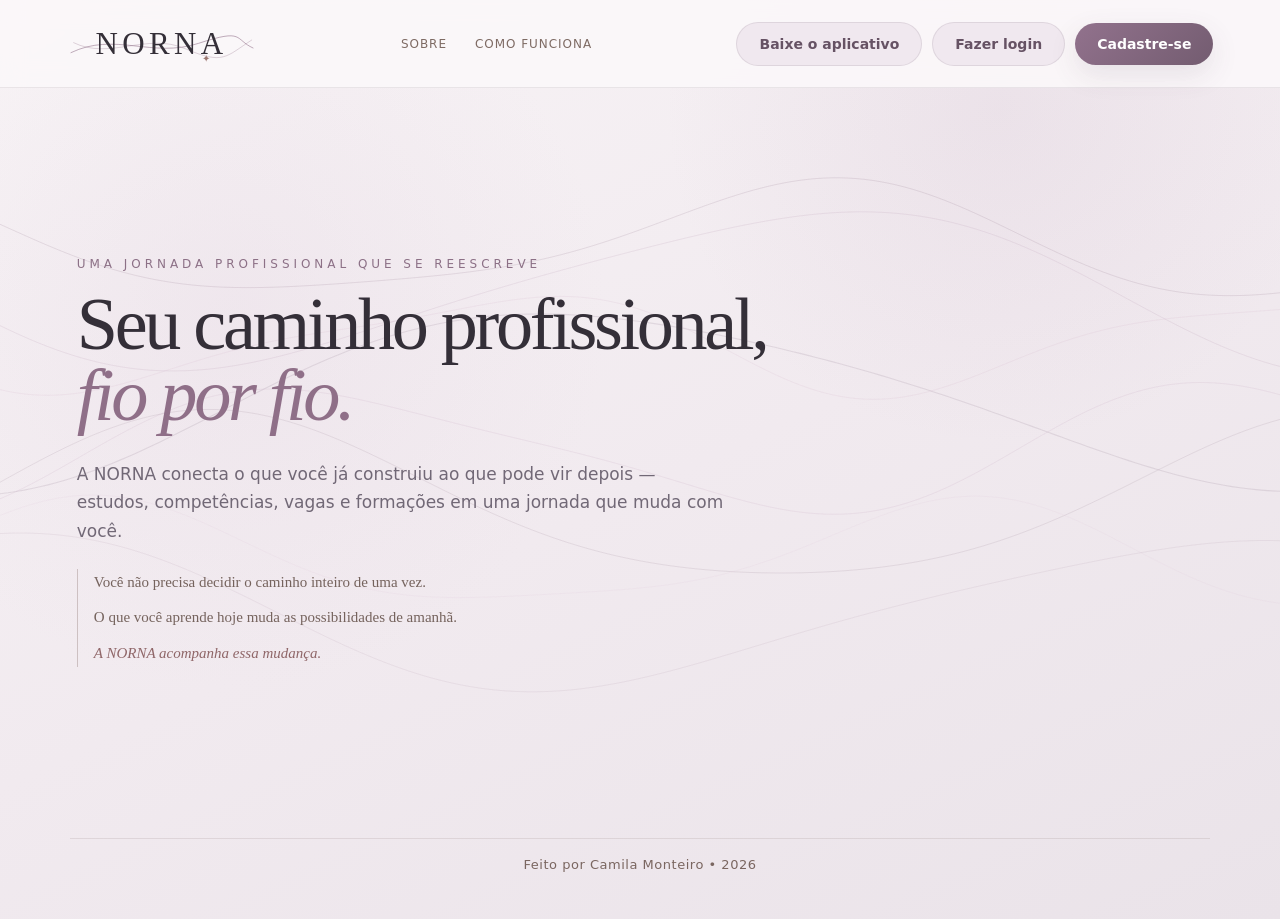
==== commit cd9f611f: "Refresh NORNA public animated thread assets" ====
--- a/index.html
+++ b/index.html
@@ -7,7 +7,7 @@
   <meta name="apple-mobile-web-app-capable" content="yes">
   <title>NORNA — Seu caminho, fio por fio</title>
   <link rel="icon" href="assets/icon-192.png">
-  <link rel="stylesheet" href="landing.css?v=20261002h">
+  <link rel="stylesheet" href="landing.css?v=20261002j">
 </head>
 <body class="public-page home-page">
   <canvas id="threadCanvas" aria-hidden="true"></canvas>
@@ -54,7 +54,7 @@
     <p>Feito por Camila Monteiro • 2026</p>
   </footer>
 
-  <script src="public.js?v=20261002h"></script>
+  <script src="public.js?v=20261002j"></script>
   <script>
       if("serviceWorker" in navigator){
         navigator.serviceWorker.getRegistrations().then(rs=>rs.forEach(r=>r.unregister())).catch(()=>{});
--- a/landing.css
+++ b/landing.css
@@ -777,3 +777,28 @@
   0%,100%{transform:translateY(2px) rotate(0deg) scaleX(1)}
   50%{transform:translateY(5px) rotate(-1.1deg) scaleX(.985)}
 }
+
+
+/* More visible solid movement in NORNA public wordmark */
+.norna-wordmark .logo-thread-a,
+.norna-wordmark .logo-thread-b{
+  transform-box:fill-box!important;
+  transform-origin:center!important;
+  stroke-dasharray:none!important;
+}
+.norna-wordmark .logo-thread-a{
+  animation:nornaPublicThreadA 5.6s ease-in-out infinite!important;
+}
+.norna-wordmark .logo-thread-b{
+  animation:nornaPublicThreadB 6.4s ease-in-out infinite reverse!important;
+}
+@keyframes nornaPublicThreadA{
+  0%,100%{transform:translate(-2px,1px) rotate(-.4deg) scaleX(.99)}
+  35%{transform:translate(3px,-4px) rotate(1.2deg) scaleX(1.025)}
+  70%{transform:translate(-1px,3px) rotate(-.8deg) scaleX(1.01)}
+}
+@keyframes nornaPublicThreadB{
+  0%,100%{transform:translate(2px,-1px) rotate(.6deg) scaleX(1.015)}
+  35%{transform:translate(-3px,4px) rotate(-1.3deg) scaleX(.985)}
+  70%{transform:translate(2px,-3px) rotate(.8deg) scaleX(1.02)}
+}
